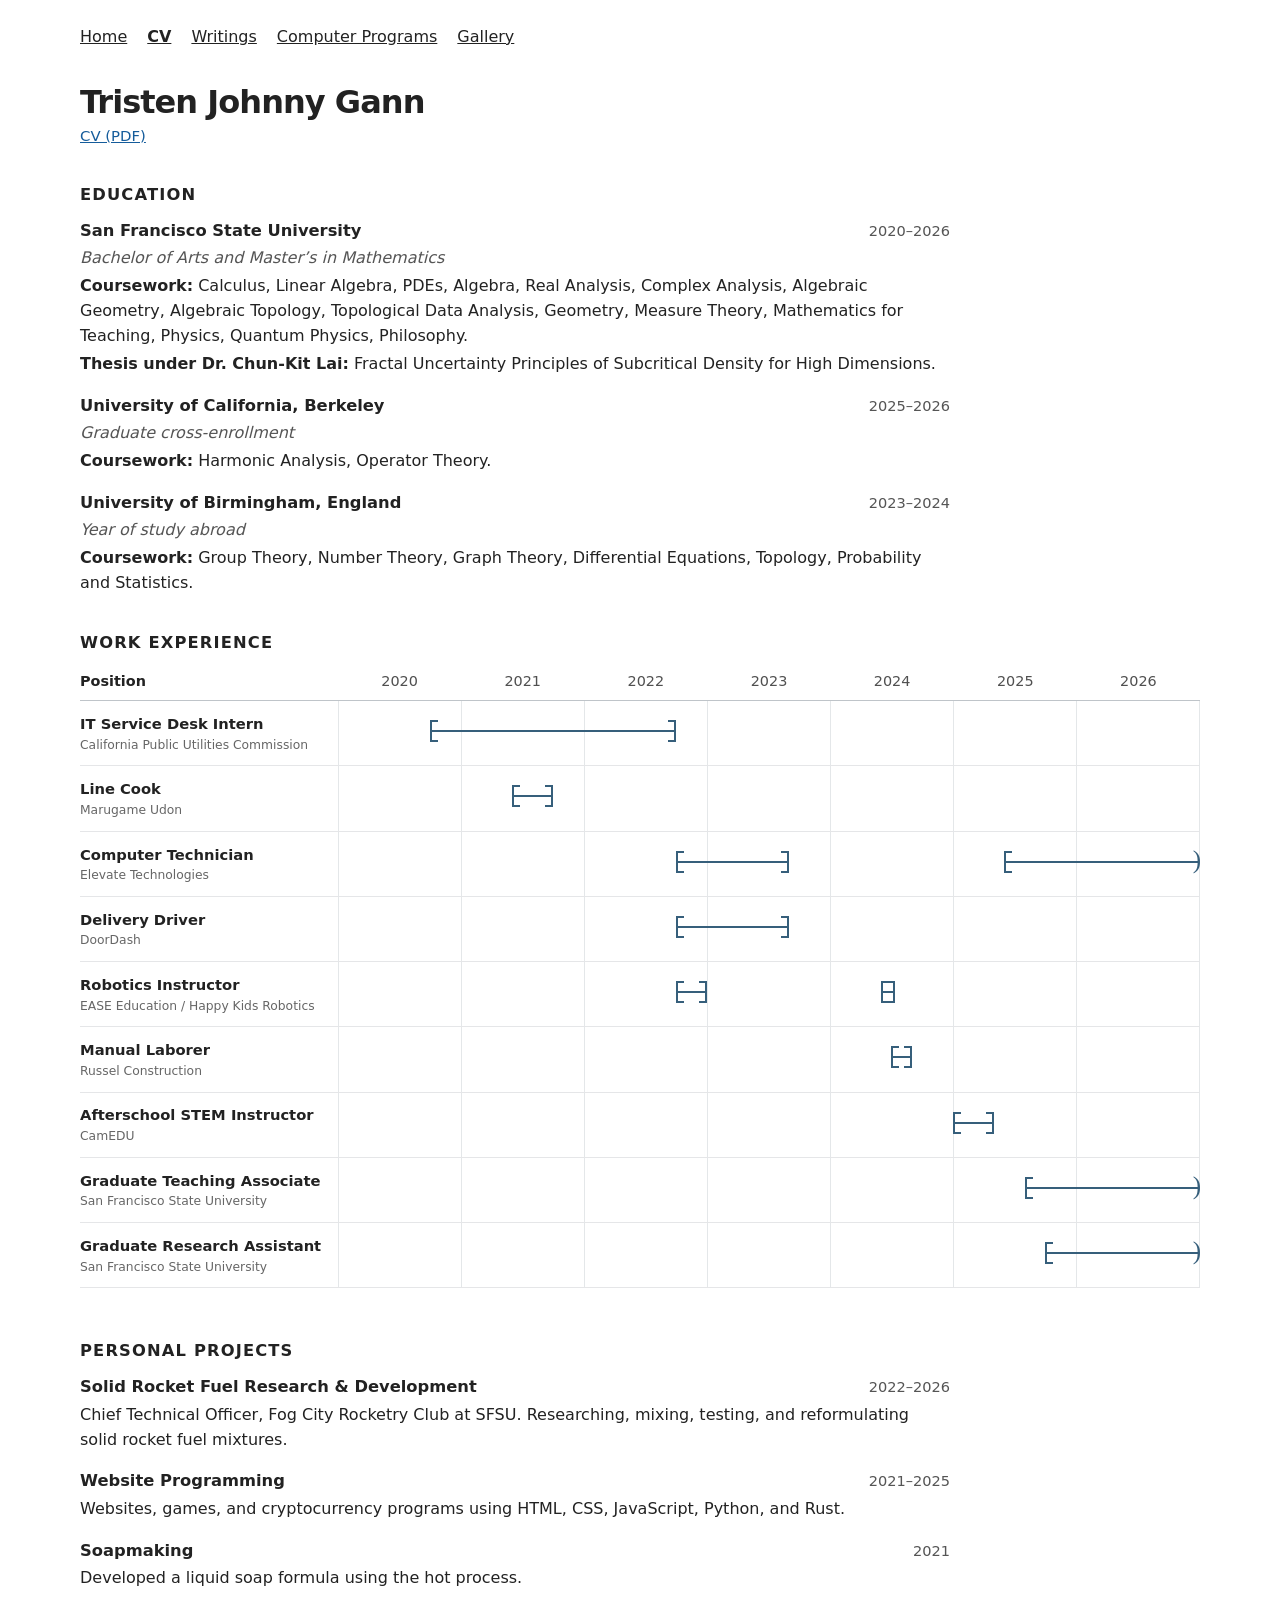
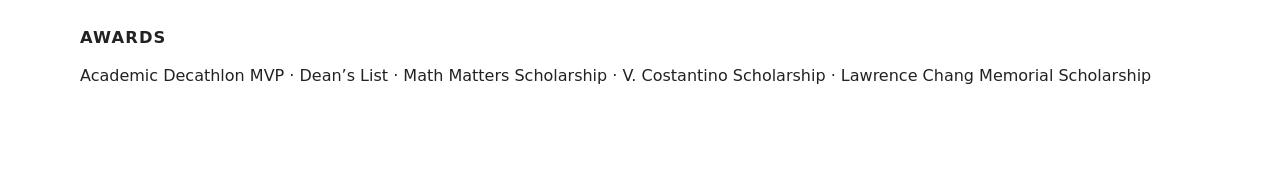
==== cv2.html @ fcbca667 "Add files via upload" ====
<!doctype html>
<html lang="en">
<head>
  <meta charset="utf-8">
  <meta name="viewport" content="width=device-width, initial-scale=1">
  <title>CV | Tristen Johnny Gann</title>
  <link rel="stylesheet" href="style.css">
  <style>
    /* Page-only styling; no framework or external dependencies. */
    body { max-width: 1120px; }
    .cv { margin: 2rem auto 5rem; line-height: 1.55; }
    .cv h1 { margin: 0 0 .2rem; font-size: 2rem; letter-spacing: -.03em; }
    .cv-contact { font-size: .93rem; color: #555; margin: 0 0 .35rem; }
    .cv-document { margin: 0 0 2rem; font-size: .93rem; }
    .cv h2 { margin: 2.3rem 0 .8rem; font-size: 1.02rem; letter-spacing: .07em; text-transform: uppercase; }
    .cv-entry { max-width: 870px; margin: 0 0 1rem; }
    .cv-entry-heading { display: flex; justify-content: space-between; align-items: baseline; gap: 1rem; }
    .cv-entry h3 { font-size: 1.02rem; margin: 0; }
    .cv-date, .cv-subtitle { color: #555; }
    .cv-date { white-space: nowrap; font-size: .91rem; }
    .cv-subtitle { font-style: italic; margin: 0; }
    .cv-entry p { margin: .2rem 0 0; }

    .timeline-intro { max-width: 790px; margin: 0 0 .85rem; color: #555; font-size: .92rem; }
    .timeline-scroll { overflow-x: auto; padding: .25rem 0 1rem; }
    .timeline { min-width: 880px; }
    .timeline-axis, .timeline-row { display: grid; grid-template-columns: 258px minmax(0,1fr); }
    .timeline-years { display: grid; grid-template-columns: repeat(7,1fr); padding-bottom: .5rem; font-size: .9rem; color: #505050; }
    .timeline-years span { text-align: center; }
    .timeline-axis { border-bottom: 1px solid #bfc4c9; }
    .timeline-axis-label { font-weight: 600; font-size: .9rem; }
    .timeline-row { border-bottom: 1px solid #e5e6e8; }
    .job { padding: .8rem 1rem .8rem 0; display: flex; flex-direction: column; justify-content: center; line-height: 1.3; }
    .job strong { font-size: .92rem; font-weight: 650; }
    .job small { font-size: .77rem; color: #666; margin-top: .22rem; }
    .track { position: relative; min-height: 60px;
      background-image: linear-gradient(to right, #e4e7e9 1px, transparent 1px);
      background-size: calc(100% / 7) 100%; border-right: 1px solid #e4e7e9; }
    .interval { --ink: #365f7b; position: absolute; top: 19px; height: 22px; min-width: 14px;
      padding: 0; background: transparent; border: 0; cursor: pointer; color: var(--ink);
      border-radius: 0; }
    .interval::before, .interval::after { content: ""; position: absolute; top: 0; bottom: 0;
      width: 6px; border-top: 2px solid currentColor; border-bottom: 2px solid currentColor; }
    .interval::before { left: 0; border-left: 2px solid currentColor; }
    .interval::after { right: 0; border-right: 2px solid currentColor; }
    .interval.ongoing::after { content: ")"; border: 0; top: -2px; bottom: auto; right: -2px; width: auto; font: 25px/22px Georgia, serif; }
    .interval { background-image: linear-gradient(currentColor,currentColor);
      background-position: center center; background-repeat: no-repeat; background-size: 100% 2px; }
    .interval:hover, .interval:focus-visible { --ink: #17435f; z-index: 2; }
    .interval:focus-visible { outline: 2px solid #17435f; outline-offset: 4px; }
    .timeline-caption { font-size: .84rem; color: #666; margin: .25rem 0 .8rem; max-width: 900px; }
    .timeline-detail { position: fixed; left: 0; top: 0; width: min(330px,calc(100vw - 24px));
      box-sizing: border-box; padding: .8rem .95rem; background: white; border: 1px solid #b8c0c6;
      border-radius: 4px; box-shadow: 0 7px 24px #0002; z-index: 2000;
      pointer-events: none; line-height: 1.4; }
    .timeline-detail[hidden] { display: none; }
    .timeline-detail strong { display: block; font-size: .92rem; }
    .timeline-detail .detail-dates { color: #555; font-size: .84rem; margin: .3rem 0; }
    .timeline-detail p:last-child { margin: 0; font-size: .9rem; }
    .visually-hidden { position: absolute; width: 1px; height: 1px; overflow: hidden;
      clip: rect(0,0,0,0); white-space: nowrap; }
    .print-experience { display: none; }
    @media(max-width:600px) {
      .cv-entry-heading { display: block; }
      .cv-date { display: block; }
      .timeline-intro { font-size: .9rem; }
    }
    @media print {
      body { max-width: none; padding: 0; font-size: 10pt; }
      site-nav, .timeline-scroll, .timeline-caption, .timeline-intro, .cv-document { display: none !important; }
      .cv { margin: 0; }
      .cv h2 { margin-top: 1.3rem; }
      .print-experience { display: block; }
      .cv-entry { break-inside: avoid; }
    }
  </style>
  <script src="site-nav.js" defer></script>
</head>
<body>
  <site-nav></site-nav>
  <main class="cv">
    <h1>Tristen Johnny Gann</h1>
    <p class="cv-document"><a href="assets/Gann_CV.pdf" target="_blank" rel="noopener">CV (PDF)</a></p>

    <section aria-labelledby="education">
      <h2 id="education">Education</h2>
      <article class="cv-entry">
        <div class="cv-entry-heading"><h3>San Francisco State University</h3><span class="cv-date">2020–2026</span></div>
        <p class="cv-subtitle">Bachelor of Arts and Master’s in Mathematics</p>
        <p><strong>Coursework:</strong> Calculus, Linear Algebra, PDEs, Algebra, Real Analysis, Complex Analysis, Algebraic Geometry, Algebraic Topology, Topological Data Analysis, Geometry, Measure Theory, Mathematics for Teaching, Physics, Quantum Physics, Philosophy.</p>
        <p><strong>Thesis under Dr. Chun-Kit Lai:</strong> Fractal Uncertainty Principles of Subcritical Density for High Dimensions.</p>
      </article>
      <article class="cv-entry">
        <div class="cv-entry-heading"><h3>University of California, Berkeley</h3><span class="cv-date">2025–2026</span></div>
        <p class="cv-subtitle">Graduate cross-enrollment</p>
        <p><strong>Coursework:</strong> Harmonic Analysis, Operator Theory.</p>
      </article>
      <article class="cv-entry">
        <div class="cv-entry-heading"><h3>University of Birmingham, England</h3><span class="cv-date">2023–2024</span></div>
        <p class="cv-subtitle">Year of study abroad</p>
        <p><strong>Coursework:</strong> Group Theory, Number Theory, Graph Theory, Differential Equations, Topology, Probability and Statistics.</p>
      </article>
    </section>

    <section aria-labelledby="experience">
      <h2 id="experience">Work Experience</h2>
      <div class="timeline-scroll" tabindex="0" aria-label="Employment timeline">
        <div class="timeline" role="list" aria-label="Work experience by year">
          <div class="timeline-axis" aria-hidden="true"><div class="timeline-axis-label">Position</div><div class="timeline-years">
            <span>2020</span><span>2021</span><span>2022</span><span>2023</span><span>2024</span><span>2025</span><span>2026</span>
          </div></div>
          <div class="timeline-row" role="listitem">
      <div class="job"><strong>IT Service Desk Intern</strong><small>California Public Utilities Commission</small></div>
      <div class="track"><button class="interval" type="button" style="left:10.7143%;width:28.5714%" data-title="IT Service Desk Intern · California Public Utilities Commission" data-dates="October 2020 – September 2022" data-detail="Windows diagnostics and IT ticket resolution; supported more than 1,000 employees; maintained government software systems and hardware inventory." aria-label="IT Service Desk Intern · California Public Utilities Commission. October 2020 – September 2022. Windows diagnostics and IT ticket resolution; supported more than 1,000 employees; maintained government software systems and hardware inventory."><span class="visually-hidden">Oct 2020–Sep 2022</span></button></div>
    </div>
          <div class="timeline-row" role="listitem">
      <div class="job"><strong>Line Cook</strong><small>Marugame Udon</small></div>
      <div class="track"><button class="interval" type="button" style="left:20.2381%;width:4.7619%" data-title="Line Cook · Marugame Udon" data-dates="June – September 2021" data-detail="Worked as a line cook at Marugame Udon." aria-label="Line Cook at Marugame Udon. June through September 2021. Worked as a line cook."><span class="visually-hidden">Jun–Sep 2021</span></button></div>
    </div>
          <div class="timeline-row" role="listitem">
      <div class="job"><strong>Computer Technician</strong><small>Elevate Technologies</small></div>
      <div class="track"><button class="interval" type="button" style="left:39.2857%;width:13.0952%" data-title="Computer Technician · Elevate Technology" data-dates="October 2022 – August 2023 (first period)" data-detail="Installed office computers at Bay Area companies, including Intuit, BlackRock, and Chan Zuckerberg Foundation." aria-label="Computer Technician · Elevate Technology. October 2022 – August 2023 (first period). Installed office computers at Bay Area companies, including Intuit, BlackRock, and Nvidia."><span class="visually-hidden">Oct 2022–Aug 2023</span></button><button class="interval ongoing" type="button" style="left:77.3810%;width:22.6190%" data-title="Computer Technician · Elevate Technology" data-dates="June 2025 – current" data-detail="Second employment period at Elevate Technology. Installing computers at offices of Bay Area companies, including Intuit, Nvidia, and BlackRock." aria-label="Computer Technician · Elevate Technology. June 2025 – current, second period. Installing computers at Bay Area offices."><span class="visually-hidden">Jun 2025–Dec 2026</span></button></div>
    </div>
          <div class="timeline-row" role="listitem">
      <div class="job"><strong>Delivery Driver</strong><small>DoorDash</small></div>
      <div class="track"><button class="interval" type="button" style="left:39.2857%;width:13.0952%" data-title="Delivery Driver · DoorDash" data-dates="October 2022 – August 2023" data-detail="Worked as a delivery driver for DoorDash." aria-label="Delivery Driver at DoorDash. October 2022 through August 2023."><span class="visually-hidden">Oct 2022–Aug 2023</span></button></div>
    </div>
          <div class="timeline-row" role="listitem">
      <div class="job"><strong>Robotics Instructor</strong><small>EASE Education / Happy Kids Robotics</small></div>
      <div class="track"><button class="interval" type="button" style="left:39.2857%;width:3.5714%" data-title="Robotics Instructor · EASE Education / Happy Kids Robotics" data-dates="October – December 2022" data-detail="Led hands-on robotics activities for elementary school students." aria-label="Robotics Instructor · EASE Education / Happy Kids Robotics. October – December 2022. Led hands-on robotics activities for elementary school students."><span class="visually-hidden">Oct–Dec 2022</span></button><button class="interval" type="button" style="left:63.0952%;width:1.1905%" data-title="Robotics Instructor · EASE Education / Happy Kids Robotics" data-dates="June 2024" data-detail="Taught robotics concepts through hands-on activities with elementary school students." aria-label="Robotics Instructor · EASE Education / Happy Kids Robotics. June 2024. Taught robotics concepts through hands-on activities with elementary school students."><span class="visually-hidden">Jun 2024</span></button></div>
    </div>
          <div class="timeline-row" role="listitem">
      <div class="job"><strong>Manual Laborer</strong><small>Russel Construction</small></div>
      <div class="track"><button class="interval" type="button" style="left:64.2857%;width:2.3810%" data-title="Manual Laborer · Russel Construction" data-dates="July – August 2024" data-detail="Worked as a manual laborer at Russel Construction." aria-label="Manual Laborer at Russel Construction. July through August 2024."><span class="visually-hidden">Jul–Aug 2024</span></button></div>
    </div>
          <div class="timeline-row" role="listitem">
      <div class="job"><strong>Afterschool STEM Instructor</strong><small>CamEDU</small></div>
      <div class="track"><button class="interval" type="button" style="left:71.4286%;width:4.7619%" data-title="Afterschool STEM Instructor · CamEDU" data-dates="January – April 2025" data-detail="Taught mathematics and science to elementary and middle school students in Daly City and South San Francisco." aria-label="Afterschool STEM Instructor · CamEDU. January – April 2025. Taught mathematics and science to elementary and middle school students in Daly City and South San Francisco."><span class="visually-hidden">Jan–Apr 2025</span></button></div>
    </div>
          <div class="timeline-row" role="listitem">
      <div class="job"><strong>Graduate Teaching Associate</strong><small>San Francisco State University</small></div>
      <div class="track"><button class="interval ongoing" type="button" style="left:79.7619%;width:20.2381%" data-title="Graduate Teaching Associate · San Francisco State University" data-dates="August 2025 – current" data-detail="Taught calculus laboratory and statistics as Instructor of Record." aria-label="Graduate Teaching Associate · San Francisco State University. August 2025 – current. Taught calculus laboratory and statistics as Instructor of Record."><span class="visually-hidden">Aug 2025–2026</span></button></div>
    </div>
          <div class="timeline-row" role="listitem">
      <div class="job"><strong>Graduate Research Assistant</strong><small>San Francisco State University</small></div>
      <div class="track"><button class="interval ongoing" type="button" style="left:82.1429%;width:17.8571%" data-title="Graduate Research Assistant · San Francisco State University" data-dates="October 2025 – current" data-detail="Assisted Dr. Shandy Hauk with NSF-supported research in mathematics pedagogy." aria-label="Graduate Research Assistant · San Francisco State University. October 2025 – current. Assisted Dr. Shandy Hauk with NSF-supported research in mathematics pedagogy."><span class="visually-hidden">Oct 2025–2026</span></button></div>
    </div>
        </div>
      </div>

      <div class="print-experience" aria-label="Work experience details for print">
        <p><strong>Graduate Research Assistant</strong> · San Francisco State University · Oct 2025–2026. Assisted Dr. Shandy Hauk on NSF-supported mathematical pedagogy projects.</p>
        <p><strong>Graduate Teaching Associate</strong> · San Francisco State University · Aug 2025–2026. Instructor of Record for calculus laboratory and statistics.</p>
        <p><strong>Afterschool STEM Instructor</strong> · CamEDU · Jan–Apr 2025. Elementary and middle school mathematics and science instruction.</p>
        <p><strong>Manual Laborer</strong> · Russel Construction · Jul–Aug 2024. Manual labor.</p>
        <p><strong>Robotics Instructor</strong> · EASE Education / Happy Kids Robotics · Oct–Dec 2022 and June 2024. Hands-on elementary-school robotics instruction.</p>
        <p><strong>Delivery Driver</strong> · DoorDash · Oct 2022–Aug 2023. Delivery driver.</p>
        <p><strong>Computer Technician</strong> · Elevate Technology · Oct 2022–Aug 2023 and Jun 2025–Dec 2026. Installation of office computers.</p>
        <p><strong>Line Cook</strong> · Marugame Udon · Jun–Sep 2021. Line cook.</p>
        <p><strong>IT Service Desk Intern</strong> · California Public Utilities Commission · Oct 2020–Sep 2022. Technical support, administration, and hardware inventory.</p>
      </div>
    </section>

    <section aria-labelledby="projects">
      <h2 id="projects">Personal Projects</h2>
      <article class="cv-entry">
        <div class="cv-entry-heading"><h3>Solid Rocket Fuel Research &amp; Development</h3><span class="cv-date">2022–2026</span></div>
        <p>Chief Technical Officer, Fog City Rocketry Club at SFSU. Researching, mixing, testing, and reformulating solid rocket fuel mixtures.</p>
      </article>
      <article class="cv-entry">
        <div class="cv-entry-heading"><h3>Website Programming</h3><span class="cv-date">2021–2025</span></div>
        <p>Websites, games, and cryptocurrency programs using HTML, CSS, JavaScript, Python, and Rust.</p>
      </article>
      <article class="cv-entry">
        <div class="cv-entry-heading"><h3>Soapmaking</h3><span class="cv-date">2021</span></div>
        <p>Developed a liquid soap formula using the hot process.</p>
      </article>
    </section>

    <section aria-labelledby="awards">
      <h2 id="awards">Awards</h2>
      <p>Academic Decathlon MVP · Dean’s List · Math Matters Scholarship · V. Costantino Scholarship · Lawrence Chang Memorial Scholarship</p>
    </section>
  </main>

  <aside id="timeline-detail" class="timeline-detail" role="tooltip" hidden>
    <strong id="tip-title"></strong><p class="detail-dates" id="tip-dates"></p><p id="tip-detail"></p>
  </aside>
  <script>
    (() => {
      const tip = document.getElementById('timeline-detail');
      const title = document.getElementById('tip-title');
      const dates = document.getElementById('tip-dates');
      const detail = document.getElementById('tip-detail');
      const brackets = document.querySelectorAll('.interval');
      let current = null;
      function show(el) {
        current = el;
        title.textContent = el.dataset.title;
        dates.textContent = el.dataset.dates;
        detail.textContent = el.dataset.detail;
        tip.hidden = false;
        const r = el.getBoundingClientRect();
        const w = tip.offsetWidth, h = tip.offsetHeight;
        const x = Math.max(12, Math.min(window.innerWidth - w - 12, r.left + r.width/2 - w/2));
        const y = r.bottom + h + 14 <= window.innerHeight ? r.bottom + 10 : Math.max(12, r.top - h - 10);
        tip.style.left = x + 'px'; tip.style.top = y + 'px';
      }
      function hide() { tip.hidden = true; current = null; }
      brackets.forEach(el => {
        el.addEventListener('pointerenter', e => { if (e.pointerType !== 'touch') show(el); });
        el.addEventListener('pointerleave', e => { if (e.pointerType !== 'touch') hide(); });
        el.addEventListener('focus', () => show(el));
        el.addEventListener('blur', hide);
        el.addEventListener('click', e => { e.stopPropagation(); show(el); });
      });
      document.addEventListener('click', hide);
      document.addEventListener('keydown', e => { if (e.key === 'Escape') hide(); });
      document.querySelector('.timeline-scroll').addEventListener('scroll', hide);
      window.addEventListener('resize', hide);
    })();
  </script>
</body>
</html>
---- style.css ----
/* Minimal shared styling for all pages. */
body {
  max-width: 780px;
  margin: 0 auto;
  padding: 24px;
  font: 16px/1.6 system-ui, sans-serif;
  color: #222;
}

nav { display: flex; flex-wrap: wrap; gap: 20px; }
nav a { color: inherit; }
nav a[aria-current="page"] { font-weight: bold; }

main { margin: 48px 0; }
h1, h2 { line-height: 1.25; }
h2 { margin-top: 32px; }
article { margin: 32px 0; }
a { color: #155c9b; }
footer { border-top: 1px solid #ddd; padding-top: 12px; color: #555; }

.intro { display: flex; align-items: center; gap: 28px; }
.portrait { width: 160px; height: 160px; object-fit: cover; border-radius: 4px; }

@media (max-width: 520px) {
  .intro { flex-direction: column; align-items: flex-start; }
}
.about-quote {
  margin: 2rem 0;
  padding: 0.75rem 1.5rem;
  max-width: 650px;
}

.about-quote p {
  margin: 0 0 0.75rem;
  font-family: Georgia, serif;
  font-size: 1.15rem;
  font-style: italic;
  line-height: 1.7;
}

.about-quote cite {
  display: block;
  color: #777;
  font-size: 0.9rem;
  font-style: normal;
}
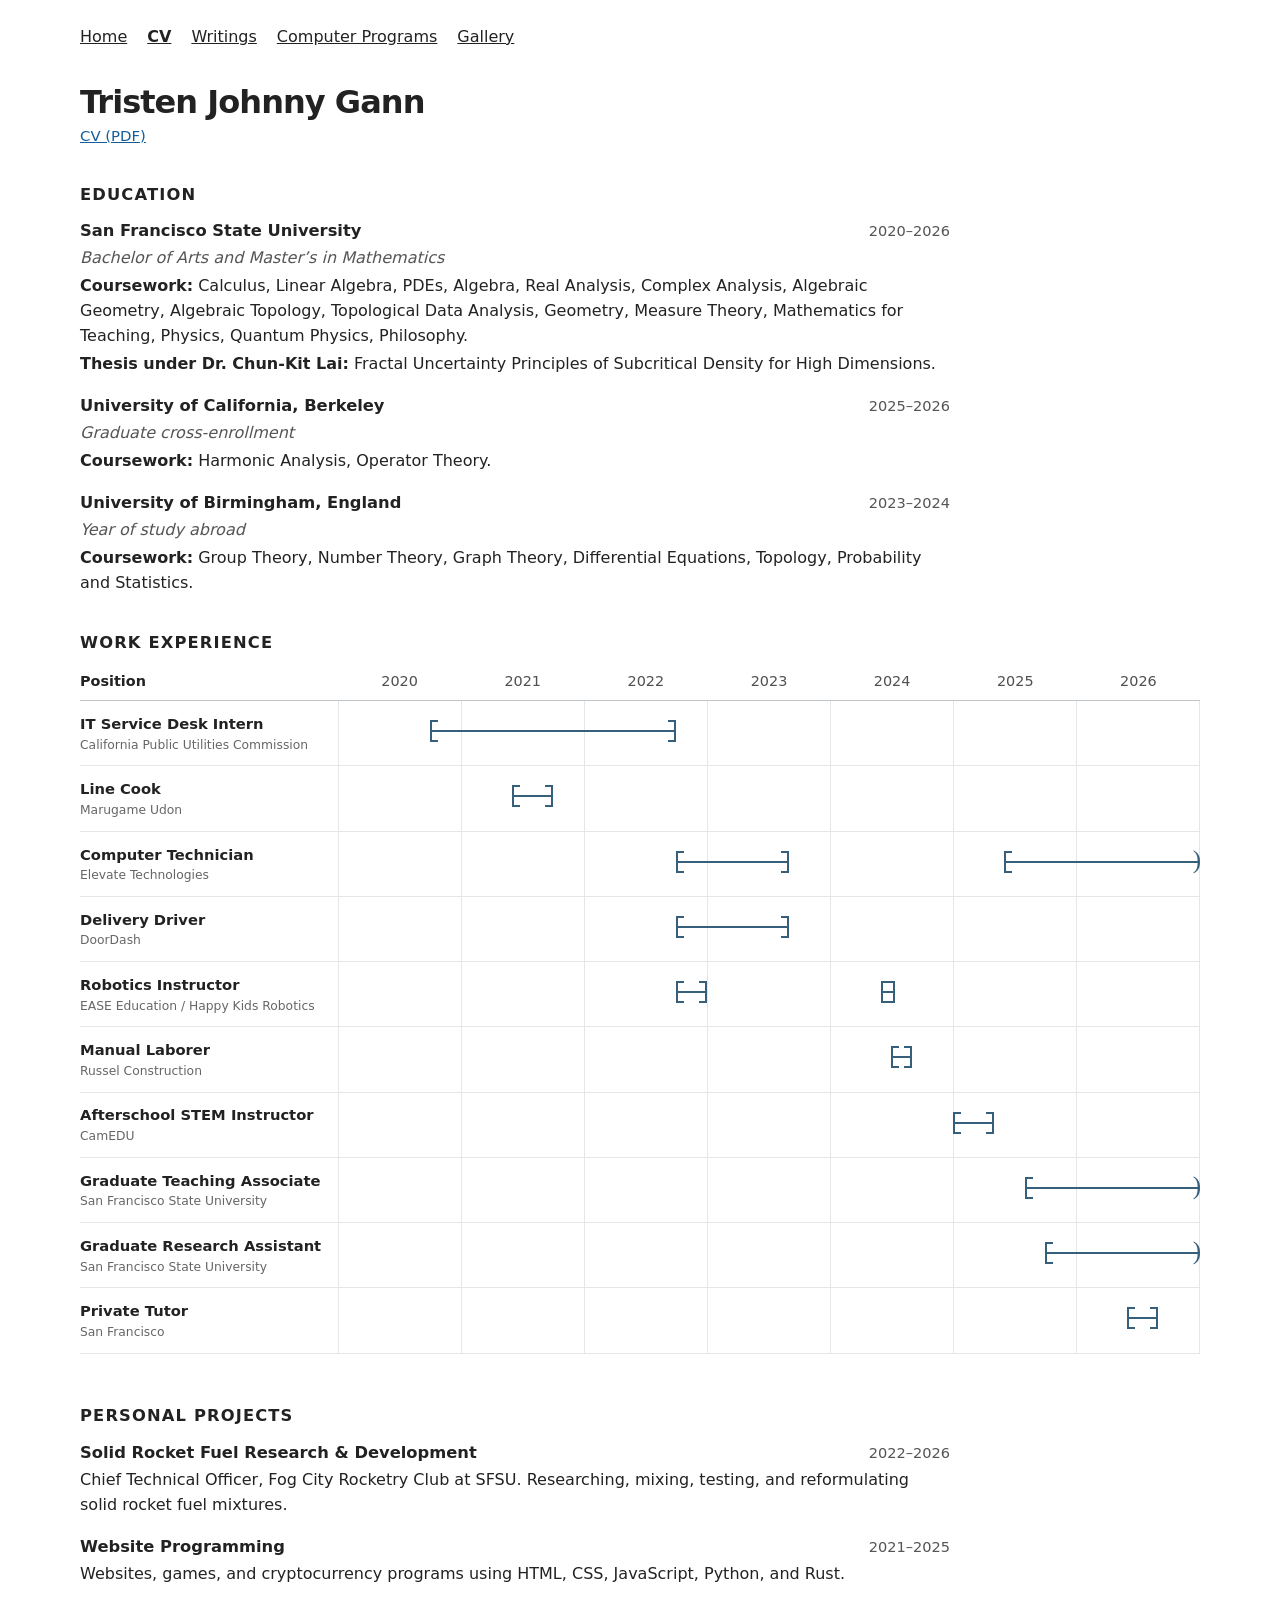
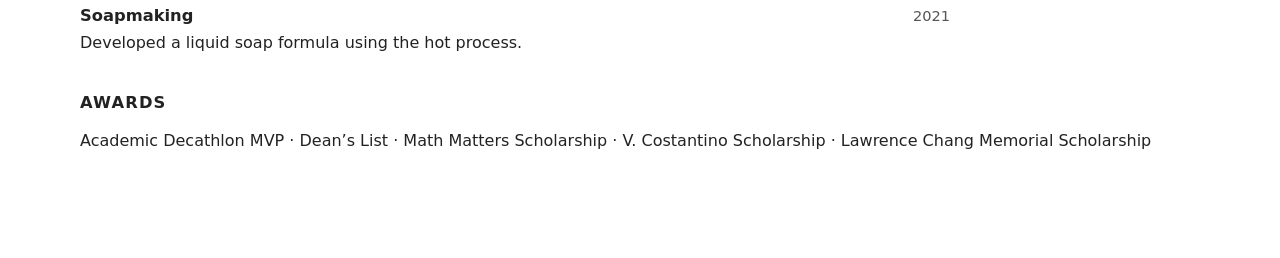
==== commit 968fb217: "Add files via upload" ====
--- a/cv2.html
+++ b/cv2.html
@@ -145,10 +145,15 @@
       <div class="job"><strong>Graduate Research Assistant</strong><small>San Francisco State University</small></div>
       <div class="track"><button class="interval ongoing" type="button" style="left:82.1429%;width:17.8571%" data-title="Graduate Research Assistant · San Francisco State University" data-dates="October 2025 – current" data-detail="Assisted Dr. Shandy Hauk with NSF-supported research in mathematics pedagogy." aria-label="Graduate Research Assistant · San Francisco State University. October 2025 – current. Assisted Dr. Shandy Hauk with NSF-supported research in mathematics pedagogy."><span class="visually-hidden">Oct 2025–2026</span></button></div>
     </div>
+          <div class="timeline-row" role="listitem">
+      <div class="job"><strong>Private Tutor</strong><small>San Francisco</small></div>
+      <div class="track"><button class="interval" type="button" style="left:91.6667%;width:3.5714%" data-title="Private Tutor · San Francisco" data-dates="June – August 2026" data-detail="Private tutoring work in San Francisco." aria-label="Private Tutor in San Francisco. June through August 2026. Private tutoring work in San Francisco."><span class="visually-hidden">Jun–Aug 2026</span></button></div>
+    </div>
         </div>
       </div>
 
       <div class="print-experience" aria-label="Work experience details for print">
+        <p><strong>Private Tutor</strong> · San Francisco · Jun–Aug 2026. Private tutoring.</p>
         <p><strong>Graduate Research Assistant</strong> · San Francisco State University · Oct 2025–2026. Assisted Dr. Shandy Hauk on NSF-supported mathematical pedagogy projects.</p>
         <p><strong>Graduate Teaching Associate</strong> · San Francisco State University · Aug 2025–2026. Instructor of Record for calculus laboratory and statistics.</p>
         <p><strong>Afterschool STEM Instructor</strong> · CamEDU · Jan–Apr 2025. Elementary and middle school mathematics and science instruction.</p>
--- a/style.css
+++ b/style.css
@@ -43,4 +43,85 @@
   color: #777;
   font-size: 0.9rem;
   font-style: normal;
-}+}
+/* Automatically use dark colors when the visitor prefers dark mode. */
+@media (prefers-color-scheme: dark) {
+  :root {
+    color-scheme: dark;
+  }
+
+  html, body {
+    background-color: #17191c;
+  }
+
+  body {
+    color: #e9eaec;
+  }
+
+  a {
+    color: #93c7ff;
+  }
+
+  a:hover {
+    color: #badcff;
+  }
+
+  nav a {
+    color: inherit;
+  }
+
+  footer {
+    border-top-color: #41454a;
+    color: #b2b6bc;
+  }
+
+  .about-quote cite {
+    color: #aab0b8;
+  }
+
+  /* The CV page declares some colors in its own <style> block.
+     These overrides therefore use !important where necessary. */
+  .cv-contact,
+  .cv-date,
+  .cv-subtitle,
+  .timeline-intro,
+  .timeline-caption,
+  .job small,
+  .timeline-years,
+  .timeline-detail .detail-dates {
+    color: #afb5bc !important;
+  }
+
+  .timeline-axis {
+    border-bottom-color: #555b62 !important;
+  }
+
+  .timeline-row {
+    border-bottom-color: #353a40 !important;
+  }
+
+  .track {
+    background-image: linear-gradient(to right, #353a40 1px, transparent 1px) !important;
+    border-right-color: #353a40 !important;
+  }
+
+  .interval {
+    --ink: #93c7ff !important;
+  }
+
+  .interval:hover,
+  .interval:focus-visible {
+    --ink: #c0e1ff !important;
+  }
+
+  .interval:focus-visible {
+    outline-color: #c0e1ff !important;
+  }
+
+  .timeline-detail {
+    background-color: #25292e !important;
+    color: #e9eaec !important;
+    border-color: #555b62 !important;
+    box-shadow: 0 7px 24px #0008 !important;
+  }
+}
